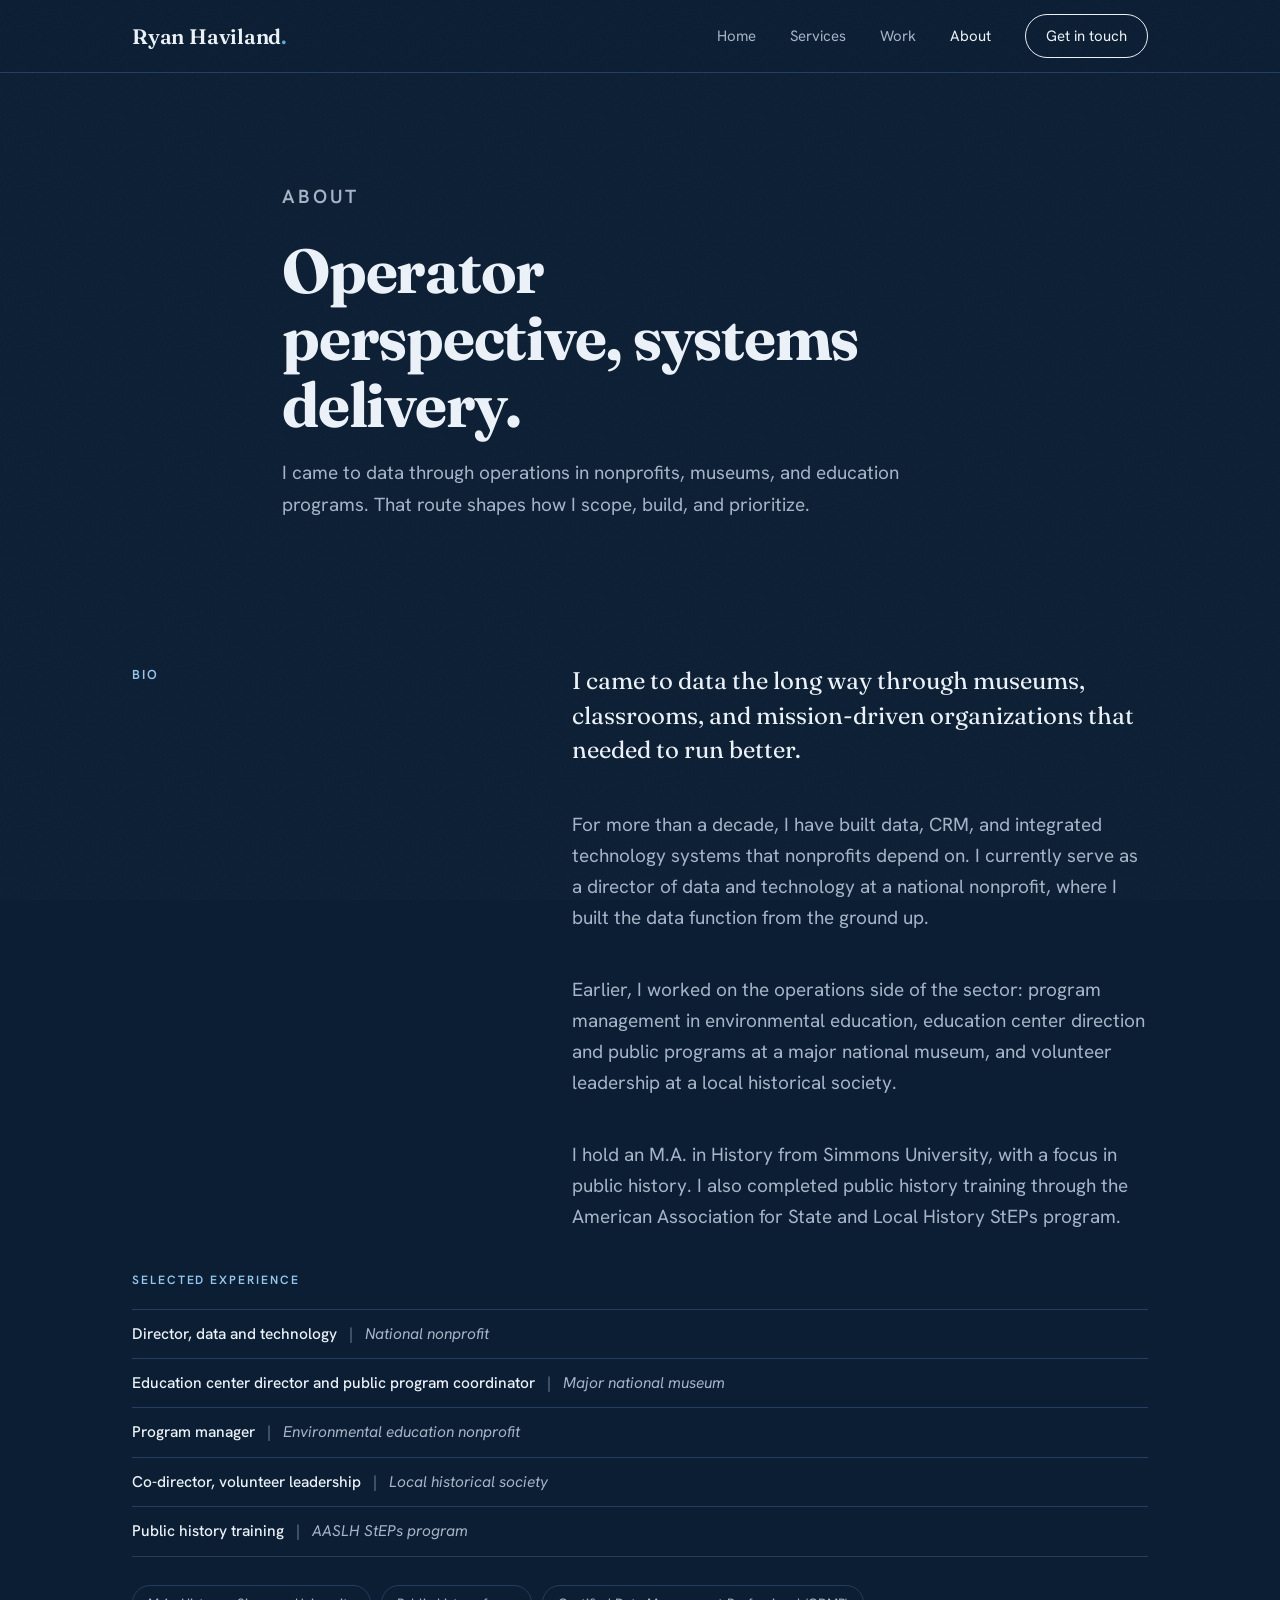
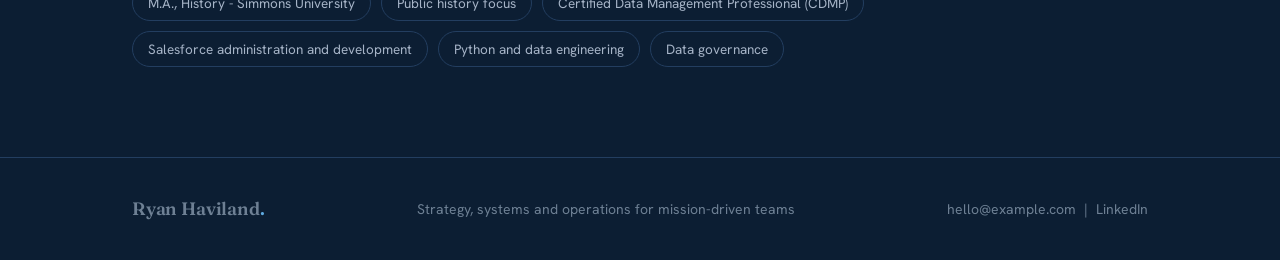
==== about.html @ 434564a1 "Prepare consulting site for GitHub Pages" ====
<!DOCTYPE html>
<html lang="en">
<head>
<meta charset="UTF-8" />
<meta name="viewport" content="width=device-width, initial-scale=1.0" />
<title>About | Ryan Haviland</title>
<meta name="description" content="About Ryan Haviland: nonprofit systems leader with background in museums, public history, governance-aware operations, and technology implementation." />
<meta name="theme-color" content="#0C1E33" />
<link rel="icon" type="image/svg+xml" href="favicon.svg" />
<link rel="icon" type="image/png" sizes="32x32" href="favicon-32.png" />
<link rel="apple-touch-icon" sizes="180x180" href="apple-touch-icon.png" />
<link rel="preconnect" href="https://fonts.googleapis.com" />
<link rel="preconnect" href="https://fonts.gstatic.com" crossorigin />
<link href="https://fonts.googleapis.com/css2?family=Fraunces:ital,opsz,wght@0,9..144,400;0,9..144,500;0,9..144,600;1,9..144,400&family=Hanken+Grotesk:wght@400;500;600&display=swap" rel="stylesheet" />
<link rel="stylesheet" href="site.css" />
</head>
<body>
<header>
  <div class="wrap">
    <nav>
      <a href="home.html" class="mark">Ryan Haviland<span>.</span></a>
      <div class="nav-links">
        <a href="home.html">Home</a>
        <a href="services.html">Services</a>
        <a href="work.html">Work</a>
        <a href="about.html" class="active">About</a>
        <a href="contact.html" class="nav-cta">Get in touch</a>
      </div>
    </nav>
  </div>
</header>

<main>
  <section class="page-hero">
    <div class="wrap narrow">
      <p class="eyebrow reveal">About</p>
      <h1 class="reveal">Operator perspective, systems delivery.</h1>
      <p class="reveal">I came to data through operations in nonprofits, museums, and education programs. That route shapes how I scope, build, and prioritize.</p>
    </div>
  </section>

  <section>
    <div class="wrap">
      <div class="about-grid">
        <div class="reveal">
          <p class="label">Bio</p>
        </div>
        <div class="reveal stack">
          <p class="lead-line">I came to data the long way through museums, classrooms, and mission-driven organizations that needed to run better.</p>
          <p>For more than a decade, I have built data, CRM, and integrated technology systems that nonprofits depend on. I currently serve as a director of data and technology at a national nonprofit, where I built the data function from the ground up.</p>
          <p>Earlier, I worked on the operations side of the sector: program management in environmental education, education center direction and public programs at a major national museum, and volunteer leadership at a local historical society.</p>
          <p>I hold an M.A. in History from Simmons University, with a focus in public history. I also completed public history training through the American Association for State and Local History StEPs program.</p>
        </div>
      </div>

      <p class="mini-label">Selected experience</p>
      <ul class="exp-list reveal">
        <li><span class="role">Director, data and technology</span><span class="sep">|</span><span class="ctx">National nonprofit</span></li>
        <li><span class="role">Education center director and public program coordinator</span><span class="sep">|</span><span class="ctx">Major national museum</span></li>
        <li><span class="role">Program manager</span><span class="sep">|</span><span class="ctx">Environmental education nonprofit</span></li>
        <li><span class="role">Co-director, volunteer leadership</span><span class="sep">|</span><span class="ctx">Local historical society</span></li>
        <li><span class="role">Public history training</span><span class="sep">|</span><span class="ctx">AASLH StEPs program</span></li>
      </ul>

      <div class="creds reveal" style="margin-top:28px;">
        <span class="cred">M.A., History - Simmons University</span>
        <span class="cred">Public history focus</span>
        <span class="cred">Certified Data Management Professional (CDMP)</span>
        <span class="cred">Salesforce administration and development</span>
        <span class="cred">Python and data engineering</span>
        <span class="cred">Data governance</span>
      </div>
    </div>
  </section>
</main>

<footer>
  <div class="wrap">
    <div class="foot">
      <span class="mark" style="font-size:18px;">Ryan Haviland<span>.</span></span>
      <span>Strategy, systems and operations for mission-driven teams</span>
      <span><a href="mailto:hello@example.com">hello@example.com</a> &nbsp;|&nbsp; <a href="https://www.linkedin.com">LinkedIn</a></span>
    </div>
  </div>
</footer>

<script src="site.js"></script>
</body>
</html>
---- site.css ----
:root {
    --cream: #0C1E33;
    --cream-2: #142D4B;
    --ink: #ECF2F9;
    --ink-soft: #A6B4C7;
    --ink-faint: #6E8094;
    --evergreen: #5FAAE0;
    --evergreen-deep: #4393CD;
    --clay: #92C7EF;
    --line: #233E60;
    --display: "Fraunces", Georgia, serif;
    --body: "Hanken Grotesk", -apple-system, sans-serif;
  }

  * { margin: 0; padding: 0; box-sizing: border-box; }

  html { scroll-behavior: smooth; }

  body {
    background: var(--cream);
    color: var(--ink);
    font-family: var(--body);
    font-size: 17px;
    line-height: 1.65;
    -webkit-font-smoothing: antialiased;
    overflow-x: hidden;
  }

  body::before {
    content: "";
    position: fixed;
    inset: 0;
    pointer-events: none;
    z-index: 9999;
    opacity: 0.035;
    background-image: url("data:image/svg+xml,%3Csvg xmlns='http://www.w3.org/2000/svg' width='160' height='160'%3E%3Cfilter id='n'%3E%3CfeTurbulence type='fractalNoise' baseFrequency='0.9' numOctaves='3'/%3E%3C/filter%3E%3Crect width='100%25' height='100%25' filter='url(%23n)'/%3E%3C/svg%3E");
  }

  .wrap { max-width: 1080px; margin: 0 auto; padding: 0 32px; }

  a { color: inherit; text-decoration: none; }

  /* NAV */
  header {
    position: sticky; top: 0; z-index: 100;
    background: rgba(12,30,51,0.82);
    backdrop-filter: blur(10px);
    border-bottom: 1px solid var(--line);
  }
  nav { display: flex; align-items: center; justify-content: space-between; height: 72px; }
  .mark { font-family: var(--display); font-weight: 600; font-size: 21px; letter-spacing: -0.01em; }
  .mark span { color: var(--evergreen); }
  .nav-links { display: flex; gap: 34px; align-items: center; }
  .nav-links a { font-size: 15px; color: var(--ink-soft); transition: color .2s; }
  .nav-links a:hover { color: var(--evergreen); }
  .nav-links a.active { color: var(--ink); }
  .nav-cta {
    border: 1px solid var(--ink); border-radius: 100px;
    padding: 9px 20px !important; color: var(--ink) !important;
    transition: all .2s;
  }
  .nav-cta:hover { background: var(--ink); color: var(--cream) !important; }
  @media (max-width: 720px) { .nav-links a:not(.nav-cta) { display: none; } }

  /* HERO */
  .hero { padding: 110px 0 90px; }
  .eyebrow {
    font-size: 13px; letter-spacing: 0.16em; text-transform: uppercase;
    color: var(--clay); font-weight: 600; margin-bottom: 26px;
  }
  .hero h1 {
    font-family: var(--display); font-weight: 500;
    font-size: clamp(40px, 6.5vw, 76px); line-height: 1.04;
    letter-spacing: -0.025em; max-width: 14ch;
  }
  .hero h1 em { font-style: italic; color: var(--evergreen); }
  .hero p.lede {
    margin-top: 30px; max-width: 52ch; font-size: 20px;
    line-height: 1.6; color: var(--ink-soft);
  }
  .page-hero { padding: 90px 0 54px; }
  .page-hero h1 {
    font-family: var(--display);
    font-size: clamp(34px, 5.4vw, 62px);
    letter-spacing: -0.02em;
    line-height: 1.08;
    max-width: 14ch;
  }
  .page-hero p { margin-top: 18px; max-width: 62ch; color: var(--ink-soft); font-size: 19px; }
  .narrow { max-width: 780px; }
  .two-col { display: grid; grid-template-columns: 1fr 1fr; gap: 24px; }
  .panel {
    border: 1px solid var(--line);
    border-radius: 16px;
    background: rgba(20,45,75,0.48);
    padding: 26px;
  }
  .panel h3 { font-family: var(--display); font-size: 24px; font-weight: 500; margin-bottom: 10px; letter-spacing: -0.01em; }
  .panel p, .panel li { color: var(--ink-soft); }
  .panel ul { margin-left: 20px; }
  .stack { display: grid; gap: 22px; }
  .contact-card {
    max-width: 760px;
    border: 1px solid var(--line);
    border-radius: 18px;
    background: rgba(20,45,75,0.48);
    padding: 36px;
  }
  @media (max-width: 820px) {
    .two-col { grid-template-columns: 1fr; }
    .contact-card { padding: 24px; }
  }
  .hero-actions { margin-top: 40px; display: flex; gap: 16px; flex-wrap: wrap; align-items: center; }
  .btn-primary {
    background: var(--evergreen); color: var(--cream);
    padding: 15px 30px; border-radius: 100px; font-weight: 500; font-size: 16px;
    transition: all .25s; display: inline-flex; align-items: center; gap: 9px;
  }
  .btn-primary:hover { background: var(--evergreen-deep); transform: translateY(-2px); }
  .btn-primary span { transition: transform .25s; }
  .btn-primary:hover span { transform: translateX(4px); }
  .btn-text { font-size: 16px; color: var(--ink-soft); border-bottom: 1px solid var(--line); padding-bottom: 2px; transition: border-color .2s, color .2s; }
  .btn-text:hover { color: var(--ink); border-color: var(--ink); }

  /* reveal animation */
  .reveal { opacity: 0; transform: translateY(22px); transition: opacity .8s cubic-bezier(.2,.7,.3,1), transform .8s cubic-bezier(.2,.7,.3,1); }
  .reveal.in { opacity: 1; transform: none; }
  .hero .reveal:nth-child(1){transition-delay:.05s}
  .hero .reveal:nth-child(2){transition-delay:.16s}
  .hero .reveal:nth-child(3){transition-delay:.27s}
  .hero .reveal:nth-child(4){transition-delay:.38s}

  /* SECTION SCAFFOLD */
  section { padding: 90px 0; }
  .sec-head { display: flex; align-items: baseline; gap: 16px; margin-bottom: 54px; }
  .sec-num { font-family: var(--display); font-style: italic; font-size: 17px; color: var(--clay); }
  .sec-title { font-family: var(--display); font-weight: 500; font-size: clamp(28px, 4vw, 40px); letter-spacing: -0.02em; }

  .band { background: var(--cream-2); }

  /* SERVICES */
  .services { display: grid; grid-template-columns: repeat(3, 1fr); gap: 1px; background: var(--line); border: 1px solid var(--line); border-radius: 16px; overflow: hidden; }
  .svc { background: var(--cream); padding: 38px 32px; transition: background .3s; }
  .svc:hover { background: #163252; }
  .svc .ico { width: 34px; height: 34px; color: var(--evergreen); margin-bottom: 22px; }
  .svc h3 { font-family: var(--display); font-weight: 500; font-size: 23px; letter-spacing: -0.01em; margin-bottom: 6px; }
  .svc .tag { font-size: 14px; color: var(--clay); font-weight: 600; margin-bottom: 16px; display: block; }
  .svc p { font-size: 15.5px; color: var(--ink-soft); }
  @media (max-width: 820px) { .services { grid-template-columns: 1fr; } }

  /* WORK / CASE STUDIES */
  .case {
    display: grid; grid-template-columns: 1fr 1.15fr; gap: 50px;
    align-items: center; padding: 46px 0; border-top: 1px solid var(--line);
  }
  .case:last-child { border-bottom: 1px solid var(--line); }
  .case-meta { display: flex; gap: 10px; flex-wrap: wrap; margin-bottom: 22px; }
  .pill { font-size: 12.5px; font-weight: 500; letter-spacing: 0.03em; color: var(--clay); background: rgba(95,170,224,0.13); padding: 5px 13px; border-radius: 100px; }
  .case h3 { font-family: var(--display); font-weight: 500; font-size: clamp(26px, 3.4vw, 36px); letter-spacing: -0.02em; line-height: 1.12; margin-bottom: 18px; }
  .case h3 em { font-style: italic; color: var(--evergreen); }
  .case p { color: var(--ink-soft); font-size: 16.5px; }
  .stat { font-family: var(--display); }
  .stat .big { display: block; font-size: clamp(54px, 8vw, 84px); font-weight: 500; line-height: 1; letter-spacing: -0.03em; color: var(--evergreen); }
  .stat .lbl { font-family: var(--body); font-size: 15px; color: var(--ink-faint); margin-top: 12px; display: block; max-width: 26ch; }
  .case.flip .stat { order: 2; }
  @media (max-width: 820px) { .case, .case.flip .stat { grid-template-columns: 1fr; order: 0; } .stat { order: -1 !important; } }

  /* PRAISE / TESTIMONIAL */
  .praise { max-width: 760px; margin: 0 auto; text-align: center; padding: 24px 0; }
  .praise-mark { display: block; font-family: var(--display); font-size: 60px; color: var(--evergreen); line-height: 0.4; height: 38px; opacity: 0.85; }
  .praise blockquote { font-family: var(--display); font-style: italic; font-weight: 400; font-size: clamp(22px, 3.1vw, 32px); line-height: 1.38; letter-spacing: -0.01em; color: var(--ink); margin: 0 0 36px; }
  .praise .attribution { font-size: 14.5px; color: var(--ink-soft); line-height: 1.55; }
  .praise .attribution .name { color: var(--ink); font-weight: 500; letter-spacing: 0.01em; }
  .praise .attribution .role { display: block; margin-top: 2px; color: var(--ink-faint); font-style: italic; }

  /* WHY */
  .why-grid { display: grid; grid-template-columns: repeat(3, 1fr); gap: 40px; }
  .why h3 { font-family: var(--display); font-weight: 500; font-size: 22px; margin-bottom: 12px; letter-spacing: -0.01em; }
  .why .rule { width: 36px; height: 2px; background: var(--clay); margin-bottom: 20px; }
  .why p { font-size: 15.5px; color: var(--ink-soft); }
  @media (max-width: 820px) { .why-grid { grid-template-columns: 1fr; gap: 32px; } }

  /* ABOUT */
  .about-grid { display: grid; grid-template-columns: 1fr 1.5fr; gap: 56px; align-items: start; }
  .about-grid .label { font-size: 13px; letter-spacing: 0.16em; text-transform: uppercase; color: var(--clay); font-weight: 600; }
  .about-grid p { font-size: 19px; line-height: 1.62; color: var(--ink-soft); }
  .about-grid p + p { margin-top: 20px; }
  .about-grid .lead-line { font-family: var(--display); font-size: 24px; font-weight: 400; color: var(--ink); line-height: 1.45; }
  .creds { margin-top: 30px; display: flex; flex-wrap: wrap; gap: 10px; }
  .cred { font-size: 13.5px; color: var(--ink-soft); border: 1px solid var(--line); border-radius: 100px; padding: 6px 15px; }
  .mini-label { font-size: 12px; letter-spacing: 0.16em; text-transform: uppercase; color: var(--clay); font-weight: 600; margin: 38px 0 18px; }
  .exp-list { list-style: none; padding: 0; margin: 0; }
  .exp-list li { display: flex; align-items: baseline; gap: 12px; flex-wrap: wrap; padding: 13px 0; border-top: 1px solid var(--line); font-size: 15.5px; line-height: 1.45; }
  .exp-list li:last-child { border-bottom: 1px solid var(--line); }
  .exp-list .role { color: var(--ink); font-weight: 500; }
  .exp-list .sep { color: var(--ink-faint); font-weight: 400; }
  .exp-list .ctx { color: var(--ink-soft); font-style: italic; }
  @media (max-width: 820px) { .about-grid { grid-template-columns: 1fr; gap: 28px; } }

  /* CONTACT */
  .contact { text-align: center; padding: 110px 0; }
  .contact h2 { font-family: var(--display); font-weight: 500; font-size: clamp(34px, 5.5vw, 60px); letter-spacing: -0.025em; line-height: 1.08; max-width: 16ch; margin: 0 auto 18px; }
  .contact h2 em { font-style: italic; color: var(--evergreen); }
  .contact p { color: var(--ink-soft); font-size: 19px; max-width: 46ch; margin: 0 auto 38px; }

  /* FOOTER */
  footer { border-top: 1px solid var(--line); padding: 36px 0; }
  .foot { display: flex; justify-content: space-between; align-items: center; flex-wrap: wrap; gap: 16px; font-size: 14px; color: var(--ink-faint); }
  .foot a:hover { color: var(--evergreen); }
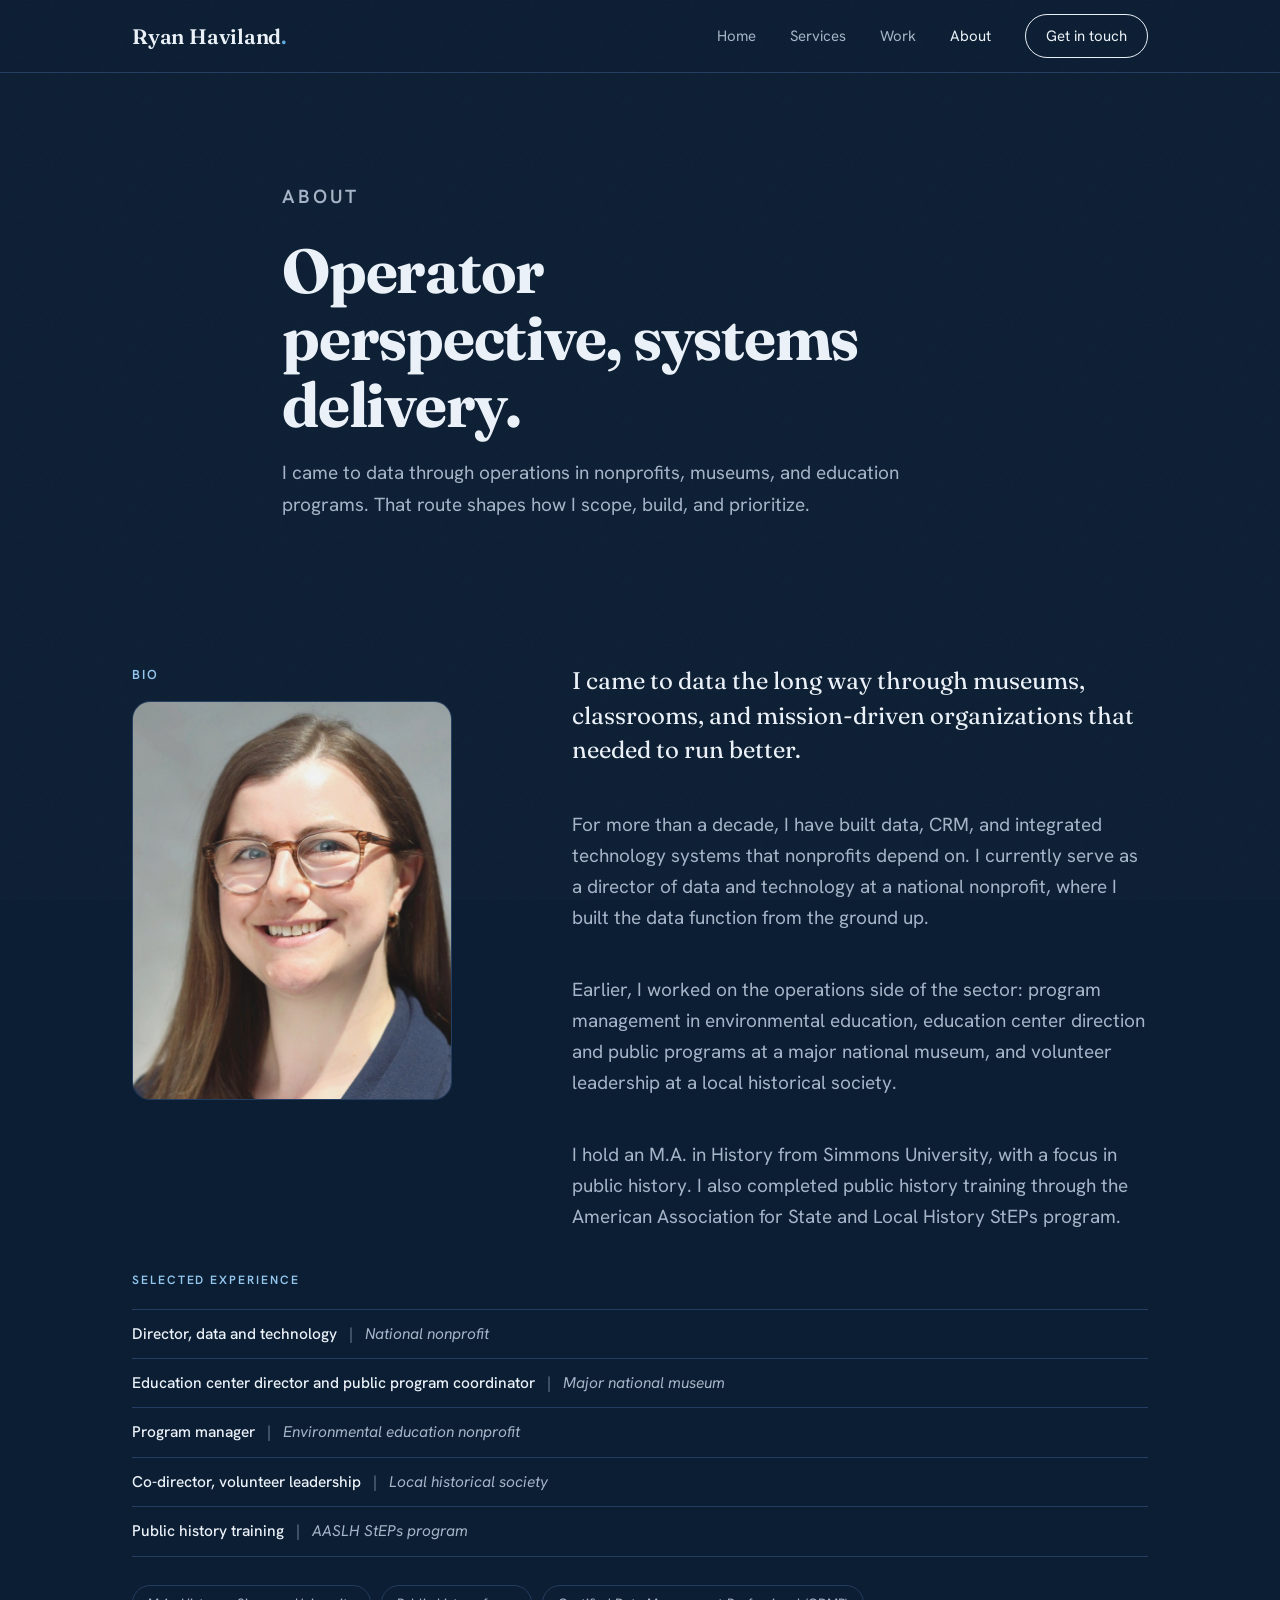
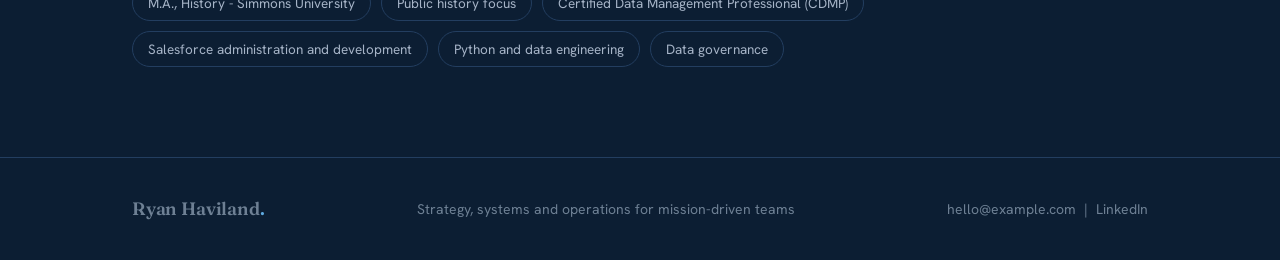
==== commit 12246d1e: "Add headshot and update homepage footer email" ====
--- a/about.html
+++ b/about.html
@@ -44,6 +44,9 @@
       <div class="about-grid">
         <div class="reveal">
           <p class="label">Bio</p>
+          <figure class="about-photo">
+            <img src="ryan_headshot.jpeg" alt="Ryan Haviland headshot" loading="lazy" />
+          </figure>
         </div>
         <div class="reveal stack">
           <p class="lead-line">I came to data the long way through museums, classrooms, and mission-driven organizations that needed to run better.</p>
@@ -79,7 +82,7 @@
     <div class="foot">
       <span class="mark" style="font-size:18px;">Ryan Haviland<span>.</span></span>
       <span>Strategy, systems and operations for mission-driven teams</span>
-      <span><a href="mailto:hello@example.com">hello@example.com</a> &nbsp;|&nbsp; <a href="https://www.linkedin.com">LinkedIn</a></span>
+      <span><a href="mailto:hello@example.com">hello@example.com</a> &nbsp;|&nbsp; <a href="https://www.linkedin.com/in/ryan-l-haviland/">LinkedIn</a></span>
     </div>
   </div>
 </footer>
--- a/site.css
+++ b/site.css
@@ -186,6 +186,21 @@
   .about-grid p { font-size: 19px; line-height: 1.62; color: var(--ink-soft); }
   .about-grid p + p { margin-top: 20px; }
   .about-grid .lead-line { font-family: var(--display); font-size: 24px; font-weight: 400; color: var(--ink); line-height: 1.45; }
+  .about-photo {
+    margin-top: 16px;
+    border-radius: 18px;
+    overflow: hidden;
+    border: 1px solid var(--line);
+    background: rgba(20,45,75,0.48);
+    max-width: 320px;
+  }
+  .about-photo img {
+    display: block;
+    width: 100%;
+    aspect-ratio: 4 / 5;
+    object-fit: cover;
+    object-position: center top;
+  }
   .creds { margin-top: 30px; display: flex; flex-wrap: wrap; gap: 10px; }
   .cred { font-size: 13.5px; color: var(--ink-soft); border: 1px solid var(--line); border-radius: 100px; padding: 6px 15px; }
   .mini-label { font-size: 12px; letter-spacing: 0.16em; text-transform: uppercase; color: var(--clay); font-weight: 600; margin: 38px 0 18px; }
@@ -195,7 +210,10 @@
   .exp-list .role { color: var(--ink); font-weight: 500; }
   .exp-list .sep { color: var(--ink-faint); font-weight: 400; }
   .exp-list .ctx { color: var(--ink-soft); font-style: italic; }
-  @media (max-width: 820px) { .about-grid { grid-template-columns: 1fr; gap: 28px; } }
+  @media (max-width: 820px) {
+    .about-grid { grid-template-columns: 1fr; gap: 28px; }
+    .about-photo { max-width: 280px; }
+  }
 
   /* CONTACT */
   .contact { text-align: center; padding: 110px 0; }
